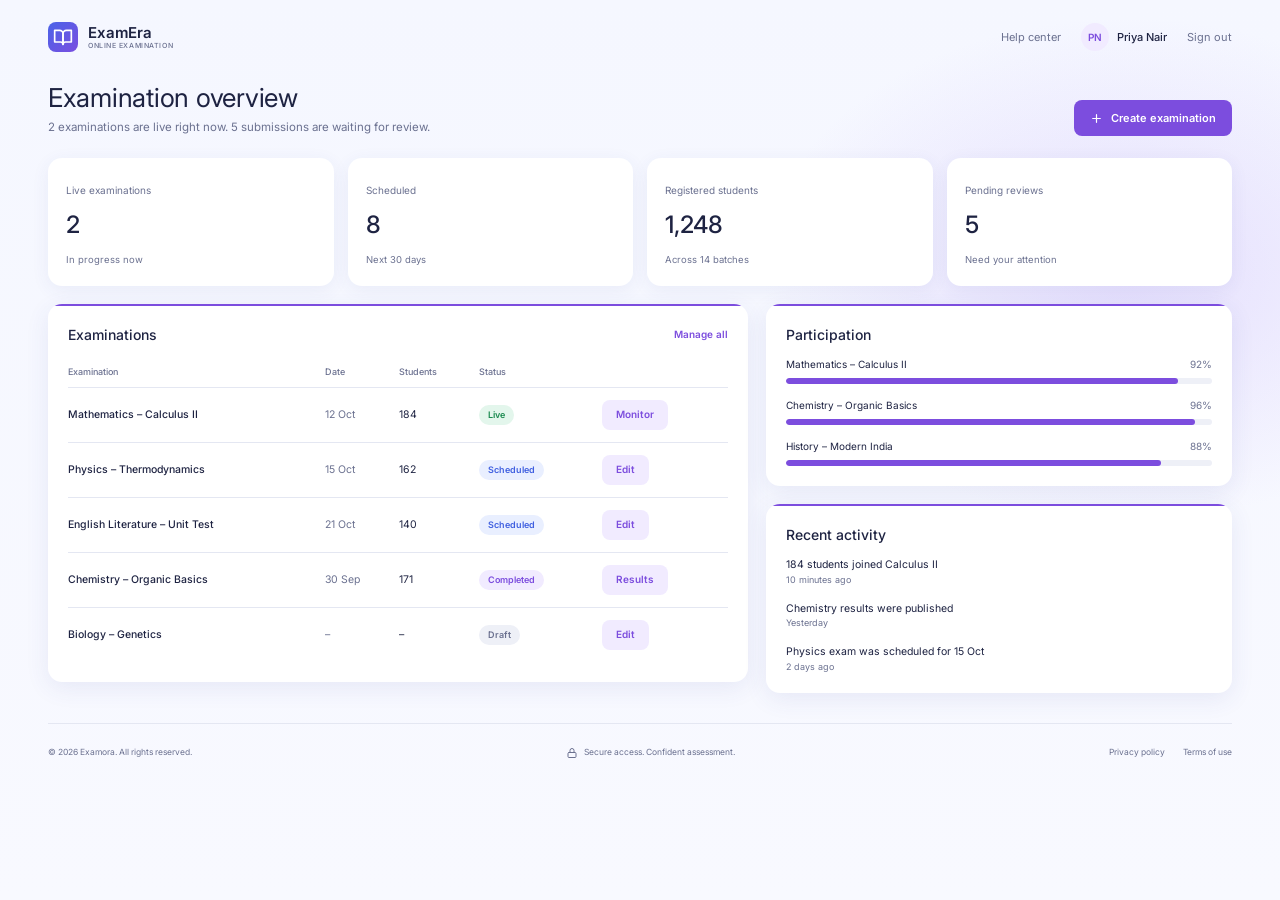
==== frontend/admin-dashboard.html @ 8a44fb69 "Add questions, answers, evaluation, results and full exam flow" ====
<!doctype html>
<html lang="en">
  <head>
    <meta charset="UTF-8" />
    <meta name="viewport" content="width=device-width, initial-scale=1" />
    <title>Admin Dashboard – ExamEra</title>
    <link rel="preconnect" href="https://fonts.googleapis.com" />
    <link rel="preconnect" href="https://fonts.gstatic.com" crossorigin />
    <link
      href="https://fonts.googleapis.com/css2?family=Inter:wght@300;400;500;600&display=swap"
      rel="stylesheet"
    />
    <link rel="stylesheet" href="./css/styles.css" />
    <link rel="stylesheet" href="./css/dashboard.css" />
  </head>
  <body class="dash admin-theme">
    <div class="page">
      <header class="header">
        <a class="brand" href="admin-dashboard.html">
          <span class="brand-logo">
            <svg
              width="20"
              height="20"
              viewBox="0 0 24 24"
              fill="none"
              stroke="currentColor"
              stroke-width="2"
              stroke-linecap="round"
              stroke-linejoin="round"
            >
              <path d="M2 4h6a4 4 0 0 1 4 4v13a3 3 0 0 0-3-3H2z" />
              <path d="M22 4h-6a4 4 0 0 0-4 4v13a3 3 0 0 1 3-3h7z" />
            </svg>
          </span>
          <span class="brand-text"
            ><strong>ExamEra</strong><small>ONLINE EXAMINATION</small></span
          >
        </a>
        <nav class="header-nav">
          <a href="#" class="help-link">Help center</a>
          <span class="user-chip"
            ><span class="avatar">PN</span
            ><span class="name-text">Priya Nair</span></span
          >
          <a href="admin-login.html" class="signout">Sign out</a>
        </nav>
      </header>

      <main class="dash-main">
        <div class="dash-title">
          <div>
            <h1>Examination overview</h1>
            <p>
              2 examinations are live right now. 5 submissions are waiting for
              review.
            </p>
          </div>
          <a href="#" class="primary-btn">
            <svg
              width="13"
              height="13"
              viewBox="0 0 24 24"
              fill="none"
              stroke="currentColor"
              stroke-width="2.2"
              stroke-linecap="round"
            >
              <path d="M12 5v14M5 12h14" />
            </svg>
            Create examination
          </a>
        </div>

        <section class="stats" aria-label="Summary">
          <div class="stat">
            <span>Live examinations</span><strong>2</strong
            ><small>In progress now</small>
          </div>
          <div class="stat">
            <span>Scheduled</span><strong>8</strong><small>Next 30 days</small>
          </div>
          <div class="stat">
            <span>Registered students</span><strong>1,248</strong
            ><small>Across 14 batches</small>
          </div>
          <div class="stat">
            <span>Pending reviews</span><strong>5</strong
            ><small>Need your attention</small>
          </div>
        </section>

        <div class="grid">
          <section class="panel">
            <div class="panel-head">
              <h2>Examinations</h2>
              <a href="#">Manage all</a>
            </div>
            <div class="table-wrap">
              <table>
                <thead>
                  <tr>
                    <th>Examination</th>
                    <th>Date</th>
                    <th>Students</th>
                    <th>Status</th>
                    <th></th>
                  </tr>
                </thead>
                <tbody>
                  <tr>
                    <td class="name">Mathematics – Calculus II</td>
                    <td class="muted">12 Oct</td>
                    <td>184</td>
                    <td><span class="chip live">Live</span></td>
                    <td><a href="#" class="row-btn">Monitor</a></td>
                  </tr>
                  <tr>
                    <td class="name">Physics – Thermodynamics</td>
                    <td class="muted">15 Oct</td>
                    <td>162</td>
                    <td><span class="chip scheduled">Scheduled</span></td>
                    <td><a href="#" class="row-btn">Edit</a></td>
                  </tr>
                  <tr>
                    <td class="name">English Literature – Unit Test</td>
                    <td class="muted">21 Oct</td>
                    <td>140</td>
                    <td><span class="chip scheduled">Scheduled</span></td>
                    <td><a href="#" class="row-btn">Edit</a></td>
                  </tr>
                  <tr>
                    <td class="name">Chemistry – Organic Basics</td>
                    <td class="muted">30 Sep</td>
                    <td>171</td>
                    <td><span class="chip done">Completed</span></td>
                    <td><a href="#" class="row-btn">Results</a></td>
                  </tr>
                  <tr>
                    <td class="name">Biology – Genetics</td>
                    <td class="muted">–</td>
                    <td>–</td>
                    <td><span class="chip draft">Draft</span></td>
                    <td><a href="#" class="row-btn">Edit</a></td>
                  </tr>
                </tbody>
              </table>
            </div>
          </section>

          <aside>
            <section class="panel">
              <div class="panel-head"><h2>Participation</h2></div>
              <div class="bars">
                <div>
                  <div class="bar-label">
                    <span>Mathematics – Calculus II</span><span>92%</span>
                  </div>
                  <div class="bar"><i style="width: 92%"></i></div>
                </div>
                <div>
                  <div class="bar-label">
                    <span>Chemistry – Organic Basics</span><span>96%</span>
                  </div>
                  <div class="bar"><i style="width: 96%"></i></div>
                </div>
                <div>
                  <div class="bar-label">
                    <span>History – Modern India</span><span>88%</span>
                  </div>
                  <div class="bar"><i style="width: 88%"></i></div>
                </div>
              </div>
            </section>

            <section class="panel">
              <div class="panel-head"><h2>Recent activity</h2></div>
              <ul class="activity">
                <li>
                  184 students joined Calculus II<small>10 minutes ago</small>
                </li>
                <li>
                  Chemistry results were published<small>Yesterday</small>
                </li>
                <li>
                  Physics exam was scheduled for 15 Oct<small>2 days ago</small>
                </li>
              </ul>
            </section>
          </aside>
        </div>
      </main>

      <footer class="footer">
        <span>© 2026 Examora. All rights reserved.</span>
        <span class="secure">
          <svg
            width="12"
            height="12"
            viewBox="0 0 24 24"
            fill="none"
            stroke="currentColor"
            stroke-width="2"
            stroke-linecap="round"
            stroke-linejoin="round"
          >
            <rect x="4" y="11" width="16" height="10" rx="2" />
            <path d="M8 11V7a4 4 0 0 1 8 0v4" />
          </svg>
          Secure access. Confident assessment.
        </span>
        <span class="footer-links"
          ><a href="#">Privacy policy</a><a href="#">Terms of use</a></span
        >
      </footer>
    </div>
  </body>
</html>
---- frontend/css/styles.css ----
@import url(./reset.css);

:root {
  --ink: #1e2342;
  --muted: #6b7190;
  --blue: #3f5fe0;
  --blue-soft: #e9efff;
  --blue-btn: #b0bfee;
  --violet: #7c4dde;
  --violet-soft: #f1ebff;
  --line: #e4e7f2;
  --radius: 14px;
}

* {
  box-sizing: border-box;
  margin: 0;
  padding: 0;
}

html,
body {
  /* min-height: 100%; */
  margin: 0;
  padding: 0;
}

body {
  font-family:
    "Inter",
    system-ui,
    -apple-system,
    "Segoe UI",
    sans-serif;
  color: var(--ink);
  background:
    radial-gradient(
      520px 360px at 88% 30%,
      rgba(196, 175, 250, 0.35),
      transparent 70%
    ),
    linear-gradient(180deg, #f5f7ff 0%, #f8f9ff 100%);
  background-attachment: fixed;
  -webkit-font-smoothing: antialiased;
}

a {
  color: inherit;
  text-decoration: none;
}
ul {
  list-style: none;
}

:focus-visible {
  outline: 2px solid var(--blue);
  outline-offset: 3px;
  border-radius: 6px;
}

.page {
  /* max-width: 1000px;
  min-height: 100vh; */
  position: relative;
  margin: 0 auto;
  padding: 0 48px;
  display: flex;
  flex-direction: column;
}

/* Header */
.header {
  display: flex;
  align-items: center;
  justify-content: space-between;
  padding: 28px 0;
}

.brand {
  display: flex;
  align-items: center;
  gap: 10px;
}

.brand-logo {
  width: 30px;
  height: 30px;
  display: grid;
  place-items: center;
  color: #fff;
  border-radius: 8px;
  background: linear-gradient(135deg, #4a63e8, #7a4ee0);
}

.brand-text {
  display: flex;
  flex-direction: column;
  line-height: 1.15;
}
.brand-text strong {
  font-size: 15px;
  font-weight: 600;
}
.brand-text small {
  font-size: 7px;
  letter-spacing: 0.08em;
  font-weight: 500;
  color: var(--muted);
}

.header-nav {
  display: flex;
  align-items: center;
  gap: 20px;
  font-size: 11px;
}
.help-link {
  color: var(--muted);
}
.help-link:hover {
  color: var(--ink);
}

.support-btn {
  display: inline-flex;
  align-items: center;
  gap: 6px;
  padding: 7px 11px;
  font-weight: 500;
  color: var(--ink);
  background: #fff;
  border-radius: 8px;
  box-shadow: 0 1px 3px rgba(40, 50, 120, 0.08);
}
.support-btn svg {
  color: var(--blue);
}

/* Hero */
.hero {
  /* flex: 1; */
  display: flex;
  flex-direction: column;
  align-items: center;
  text-align: center;
  padding-top: 40px;
}

.pill {
  display: inline-flex;
  align-items: center;
  gap: 6px;
  padding: 5px 10px;
  font-size: 7.5px;
  font-weight: 600;
  letter-spacing: 0.06em;
  color: var(--blue);
  background: #fff;
  border-radius: 999px;
  box-shadow: 0 1px 4px rgba(40, 50, 120, 0.1);
}
.pill-dot {
  width: 5px;
  height: 5px;
  border-radius: 50%;
  background: var(--blue);
}

h1 {
  max-width: 420px;
  margin-top: 18px;
  font-size: 34px;
  line-height: 1.2;
  font-weight: 400;
  letter-spacing: -0.01em;
}

.lead {
  margin-top: 18px;
  font-size: 11.5px;
  line-height: 1.7;
  color: var(--muted);
}

/* Cards */
.cards {
  display: grid;
  grid-template-columns: repeat(2, 1fr);
  gap: 30px;
  width: 100%;
  max-width: 650px;
  margin-top: 28px;
  text-align: left;
}

.card {
  --accent: var(--blue);
  position: relative;
  overflow: hidden;
  padding: 20px;
  background: #fff;
  border-radius: var(--radius);
  box-shadow: 0 6px 24px rgba(60, 70, 150, 0.09);
}
.card::before {
  content: "";
  position: absolute;
  inset: 0 0 auto 0;
  height: 2px;
  background: var(--accent);
}
.card-admin {
  --accent: var(--violet);
}

.card-top {
  display: flex;
  justify-content: space-between;
  align-items: flex-start;
}

.icon-box {
  width: 42px;
  height: 42px;
  display: grid;
  place-items: center;
  color: var(--accent);
  background: var(--blue-soft);
  border-radius: 10px;
}
.card-admin .icon-box {
  background: var(--violet-soft);
}

.tag {
  margin-top: 14px;
  font-size: 6.5px;
  font-weight: 500;
  letter-spacing: 0.06em;
  color: var(--accent);
}

.card h2 {
  margin-top: 22px;
  font-size: 19px;
  font-weight: 400;
}

.card-desc {
  margin-top: 10px;
  font-size: 10px;
  line-height: 1.6;
  color: var(--muted);
}

.features {
  margin-top: 14px;
  display: grid;
  gap: 6px;
}
.features li {
  display: flex;
  align-items: center;
  gap: 7px;
  font-size: 9.5px;
  color: var(--muted);
}
.features svg {
  flex: none;
  color: var(--accent);
}

.btn {
  display: flex;
  align-items: center;
  justify-content: space-between;
  margin-top: 18px;
  padding: 0 14px;
  height: 35px;
  font-size: 10px;
  font-weight: 600;
  border-radius: 8px;
  transition: filter 0.15s ease;
}
.btn:hover {
  filter: brightness(0.95);
}

.card-student .btn {
  background: var(--blue-btn);
  color: #2f48c0;
}
.card-student .btn svg {
  color: #fff;
}
.card-admin .btn {
  background: var(--violet-soft);
  color: var(--violet);
}

.note {
  display: flex;
  align-items: center;
  justify-content: center;
  gap: 6px;
  margin-top: 22px;
  font-size: 9px;
  color: var(--muted);
}
.note a {
  color: var(--blue);
  font-weight: 600;
}
.note a:hover {
  text-decoration: underline;
}

/* Footer */
.footer {
  display: flex;
  align-items: center;
  justify-content: space-between;
  gap: 16px;
  margin-top: 65px;
  padding: 22px 0 26px;
  border-top: 1px solid var(--line);
  font-size: 8.5px;
  color: var(--muted);
}
.secure {
  display: inline-flex;
  align-items: center;
  gap: 6px;
}
.footer-links {
  display: flex;
  gap: 18px;
}
.footer-links a:hover {
  color: var(--ink);
}

/* Responsive */
@media (max-width: 720px) {
  .page {
    padding: 0 20px;
  }
  .header-nav .help-link {
    display: none;
  }
  h1 {
    font-size: 28px;
  }
  .cards {
    grid-template-columns: 1fr;
  }
  .footer {
    flex-direction: column;
    text-align: center;
    gap: 10px;
  }
}

/* Larger screens: scale up the compact type */
@media (min-width: 1100px) {
  html {
    font-size: 112.5%;
  }
}
---- frontend/css/dashboard.css ----
/* Dashboard pages – load after styles.css */
body.admin-theme {
  --accent: var(--violet);
  --accent-soft: var(--violet-soft);
}
body.student-theme {
  --accent: var(--blue);
  --accent-soft: var(--blue-soft);
}

/* .dash .page { max-width: 1100px; } */
.dash .header {
  padding: 22px 0;
}

.user-chip {
  display: flex;
  align-items: center;
  gap: 8px;
  font-size: 11px;
  font-weight: 500;
}
.avatar {
  width: 28px;
  height: 28px;
  display: grid;
  place-items: center;
  font-size: 10px;
  font-weight: 600;
  color: var(--accent);
  background: var(--accent-soft);
  border-radius: 50%;
}
.signout {
  color: var(--muted);
  font-size: 11px;
}
.signout:hover {
  color: var(--ink);
}

.dash-main {
  flex: 1;
  padding-top: 8px;
}

.dash-title {
  display: flex;
  align-items: flex-end;
  justify-content: space-between;
  gap: 16px;
  flex-wrap: wrap;
}
.dash-title h1 {
  max-width: none;
  margin: 0;
  font-size: 26px;
  text-align: left;
}
.dash-title p {
  margin-top: 6px;
  font-size: 11.5px;
  color: var(--muted);
}

.primary-btn {
  display: inline-flex;
  align-items: center;
  gap: 8px;
  height: 36px;
  padding: 0 16px;
  font-size: 11px;
  font-weight: 600;
  color: #fff;
  background: var(--accent);
  border-radius: 8px;
}
.primary-btn:hover {
  filter: brightness(1.08);
}

/* Stats */
.stats {
  display: grid;
  grid-template-columns: repeat(4, 1fr);
  gap: 14px;
  margin-top: 22px;
}
.stats.three {
  grid-template-columns: repeat(3, 1fr);
}
.stat {
  padding: 16px 18px;
  background: #fff;
  border-radius: var(--radius);
  box-shadow: 0 4px 18px rgba(60, 70, 150, 0.07);
}
.stat span {
  font-size: 10px;
  color: var(--muted);
}
.stat strong {
  display: block;
  margin-top: 6px;
  font-size: 24px;
  font-weight: 500;
  letter-spacing: -0.01em;
}
.stat small {
  font-size: 9.5px;
  color: var(--muted);
}

/* Panels */
.grid {
  display: grid;
  grid-template-columns: 1.5fr 1fr;
  gap: 18px;
  margin-top: 18px;
  align-items: start;
}
.panel {
  position: relative;
  overflow: hidden;
  padding: 20px;
  background: #fff;
  border-radius: var(--radius);
  box-shadow: 0 6px 24px rgba(60, 70, 150, 0.09);
}
.panel::before {
  content: "";
  position: absolute;
  inset: 0 0 auto 0;
  height: 2px;
  background: var(--accent);
}
.panel + .panel {
  margin-top: 18px;
}
.panel-head {
  display: flex;
  align-items: center;
  justify-content: space-between;
  margin-bottom: 12px;
}
.panel-head h2 {
  font-size: 14px;
  font-weight: 500;
}
.panel-head a {
  font-size: 10px;
  font-weight: 600;
  color: var(--accent);
}
.panel-head a:hover {
  text-decoration: underline;
}

/* Exam list */
.exam-list {
  display: grid;
}
.exam-row {
  display: flex;
  align-items: center;
  gap: 14px;
  padding: 14px 0;
  border-top: 1px solid var(--line);
}
.exam-row:first-child {
  border-top: 0;
  padding-top: 4px;
}
.date-box {
  flex: none;
  width: 44px;
  padding: 6px 0;
  text-align: center;
  background: var(--accent-soft);
  color: var(--accent);
  border-radius: 10px;
  font-size: 8.5px;
  font-weight: 600;
  line-height: 1.2;
}
.date-box b {
  display: block;
  font-size: 16px;
  font-weight: 600;
}
.exam-info {
  flex: 1;
  min-width: 0;
}
.exam-info h3 {
  font-size: 12px;
  font-weight: 500;
}
.exam-info p {
  margin-top: 3px;
  font-size: 10px;
  color: var(--muted);
}

.row-btn {
  flex: none;
  display: inline-flex;
  align-items: center;
  height: 30px;
  padding: 0 14px;
  font-size: 10px;
  font-weight: 600;
  border-radius: 8px;
  color: var(--accent);
  background: var(--accent-soft);
}
.row-btn.solid {
  color: #fff;
  background: var(--accent);
}
.row-btn:hover {
  filter: brightness(0.96);
}

/* Chips */
.chip {
  display: inline-block;
  padding: 3px 9px;
  font-size: 9px;
  font-weight: 600;
  border-radius: 999px;
}
.chip.live {
  color: #1a8a4f;
  background: #e3f6ec;
}
.chip.scheduled {
  color: var(--blue);
  background: var(--blue-soft);
}
.chip.draft {
  color: var(--muted);
  background: #eef0f7;
}
.chip.done {
  color: var(--violet);
  background: var(--violet-soft);
}
.chip.pass {
  color: #1a8a4f;
  background: #e3f6ec;
}

/* Tables */
.table-wrap {
  overflow-x: auto;
}
table {
  width: 100%;
  border-collapse: collapse;
  font-size: 10.5px;
}
th {
  padding: 8px 10px 8px 0;
  text-align: left;
  font-size: 9px;
  font-weight: 500;
  color: var(--muted);
  border-bottom: 1px solid var(--line);
}
td {
  padding: 12px 10px 12px 0;
  border-bottom: 1px solid var(--line);
}
tr:last-child td {
  border-bottom: 0;
}
td.name {
  font-weight: 500;
}
td.muted {
  color: var(--muted);
}

/* Progress bars */
.bars {
  display: grid;
  gap: 14px;
}
.bar-label {
  display: flex;
  justify-content: space-between;
  font-size: 10px;
  margin-bottom: 6px;
}
.bar-label span:last-child {
  color: var(--muted);
}
.bar {
  height: 6px;
  background: #eef0f7;
  border-radius: 999px;
  overflow: hidden;
}
.bar i {
  display: block;
  height: 100%;
  background: var(--accent);
  border-radius: 999px;
}

/* Activity */
.activity {
  display: grid;
  gap: 14px;
}
.activity li {
  font-size: 10.5px;
  line-height: 1.5;
}
.activity li small {
  display: block;
  font-size: 9px;
  color: var(--muted);
}

.instructions li {
  font-size: 10.5px;
  color: var(--muted);
  line-height: 1.6;
  padding: 6px 0;
}
.instructions li b {
  color: var(--ink);
  font-weight: 500;
}
.footer {
  margin-top: 30px;
}

@media (max-width: 860px) {
  .stats,
  .stats.three {
    grid-template-columns: repeat(2, 1fr);
  }
  .grid {
    grid-template-columns: 1fr;
  }
}
@media (max-width: 520px) {
  .stats,
  .stats.three {
    grid-template-columns: 1fr;
  }
  .exam-row {
    flex-wrap: wrap;
  }
  .user-chip span.name-text {
    display: none;
  }
}
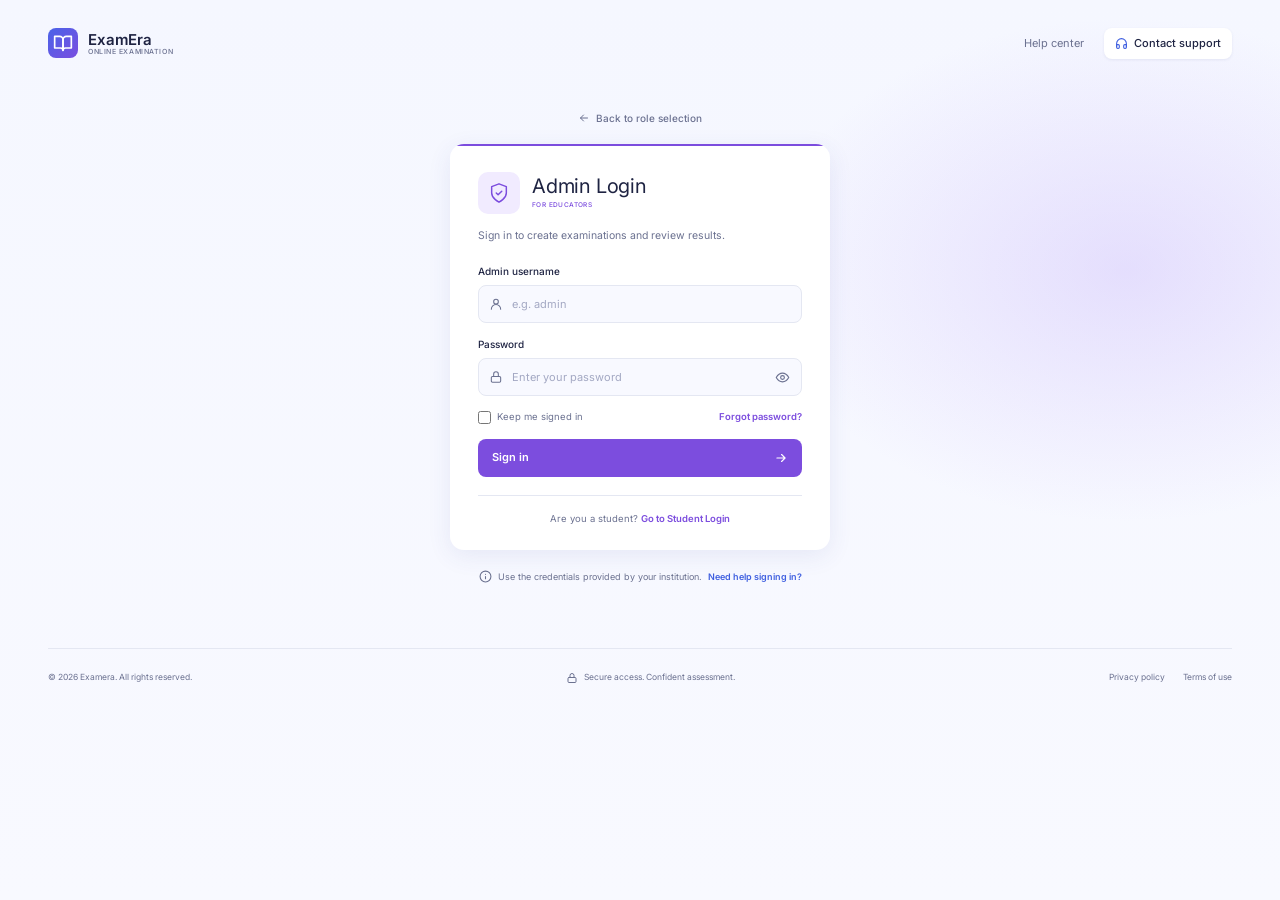
==== commit c71fb7cb: "UI update" ====
--- a/frontend/admin-dashboard.html
+++ b/frontend/admin-dashboard.html
@@ -12,6 +12,7 @@
     />
     <link rel="stylesheet" href="./css/styles.css" />
     <link rel="stylesheet" href="./css/dashboard.css" />
+    <link rel="stylesheet" href="./css/ui.css" />
   </head>
   <body class="dash admin-theme">
     <div class="page">
@@ -213,5 +214,7 @@
         >
       </footer>
     </div>
+    <script src="./js/api.js"></script>
+    <script src="./js/admin-dashboard.js"></script>
   </body>
 </html>
--- a/frontend/css/ui.css
+++ b/frontend/css/ui.css
@@ -0,0 +1,57 @@
+/* Polish + admin form styles – load after dashboard.css */
+body { text-rendering: optimizeLegibility; }
+.dash-title h1 { font-size: 30px; letter-spacing: -.02em; }
+.dash-title p { font-size: 12.5px; }
+
+.stat { position: relative; overflow: hidden; transition: transform .18s ease, box-shadow .18s ease; }
+.stat::after { content: ""; position: absolute; right: -24px; top: -24px; width: 80px; height: 80px; border-radius: 50%; background: var(--accent-soft); opacity: .7; }
+.stat strong { position: relative; z-index: 1; font-size: 28px; }
+.stat:hover, .exam-row:hover { transform: translateY(-1px); }
+.stat:hover { box-shadow: 0 8px 24px rgba(60, 70, 150, .12); }
+
+.exam-row { padding: 14px 10px; margin: 0 -10px; border-radius: 12px; border-top: 0; transition: background .15s ease; }
+.exam-row + .exam-row { border-top: 0; }
+.exam-row:hover { background: #f8f9ff; transform: none; }
+.row-btn { transition: filter .15s, transform .15s; }
+.row-btn:hover { transform: translateY(-1px); }
+.bar i { transition: width .8s cubic-bezier(.2, .8, .2, 1); }
+.panel { animation: rise .35s ease both; }
+@keyframes rise { from { opacity: 0; transform: translateY(6px); } to { opacity: 1; transform: none; } }
+@media (prefers-reduced-motion: reduce) { .panel { animation: none; } .bar i { transition: none; } }
+
+.empty { padding: 22px 8px; text-align: center; font-size: 11.5px; color: var(--muted); }
+.empty b { display: block; margin-bottom: 4px; font-size: 13px; font-weight: 500; color: var(--ink); }
+
+/* Forms (admin) */
+.form-grid { display: grid; gap: 12px; }
+.f { display: grid; gap: 5px; }
+.f label { font-size: 10px; font-weight: 500; }
+.f input, .f select, .f textarea {
+  width: 100%; padding: 9px 11px; font: inherit; font-size: 11.5px; color: var(--ink);
+  background: #f8f9ff; border: 1px solid var(--line); border-radius: 8px;
+}
+.f textarea { min-height: 64px; resize: vertical; }
+.f input:focus, .f select:focus, .f textarea:focus {
+  outline: none; background: #fff; border-color: var(--accent);
+  box-shadow: 0 0 0 3px color-mix(in srgb, var(--accent) 15%, transparent);
+}
+.f-row { display: grid; grid-template-columns: 1fr 1fr; gap: 10px; }
+.btn-primary {
+  height: 36px; padding: 0 16px; font: inherit; font-size: 11px; font-weight: 600; color: #fff;
+  background: var(--accent); border: 0; border-radius: 8px; cursor: pointer;
+}
+.btn-primary:hover { filter: brightness(1.08); }
+.btn-ghost { background: var(--accent-soft); color: var(--accent); border: 0; border-radius: 8px; cursor: pointer; font: inherit; font-size: 10px; font-weight: 600; padding: 6px 12px; }
+.btn-ghost.danger { background: #fdecea; color: #c0392b; }
+.msg { font-size: 10.5px; min-height: 14px; }
+.msg.ok { color: #1a8a4f; }
+.msg.bad { color: #c0392b; }
+
+.tabs { display: flex; gap: 6px; margin-bottom: 12px; }
+.tab { padding: 6px 14px; font: inherit; font-size: 10.5px; font-weight: 600; color: var(--muted); background: transparent; border: 0; border-radius: 999px; cursor: pointer; }
+.tab.on { color: var(--accent); background: var(--accent-soft); }
+.q-item { padding: 12px 0; border-top: 1px solid var(--line); display: flex; gap: 12px; justify-content: space-between; }
+.q-item:first-child { border-top: 0; }
+.q-item h4 { font-size: 11.5px; font-weight: 500; line-height: 1.5; }
+.q-item p { margin-top: 3px; font-size: 10px; color: var(--muted); }
+.hidden { display: none !important; }
